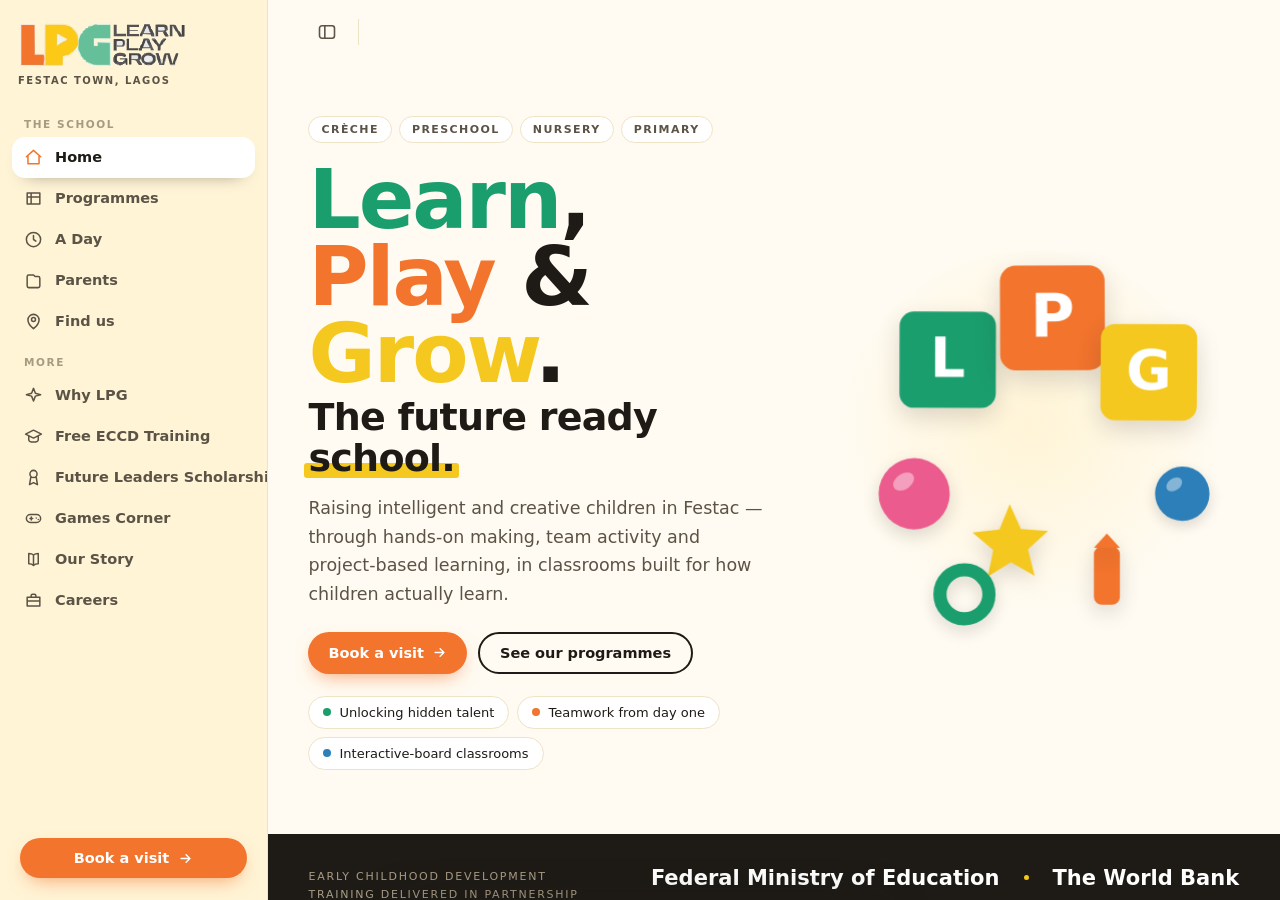
==== index.html @ 95e504a0 "Rebuild LPG site as eleven real pages Replaces the single-file app-shell prototype. Each page is now" ====
<!doctype html>
<html lang="en">
<head>
<meta charset="utf-8">
<meta name="viewport" content="width=device-width,initial-scale=1,viewport-fit=cover">
<title>LPG Learning Centre — The Future Ready School, Festac</title>
<meta name="description" content="Crèche, preschool, nursery and primary school in Festac Town, Lagos. Raising intelligent and creative children through project-based learning.">
<link rel="icon" href="assets/img/lpg-mark.svg">
<link rel="stylesheet" href="assets/app.css">
<link rel="stylesheet" href="assets/layouts.css">
</head>
<body data-page="home">

<div id="app">

  <aside class="side" id="side">
   <div class="sidein">
    <a class="brand" href="index.html" aria-label="LPG Learning Centre, home">
      <img class="lock" src="assets/img/lpg-logo.svg" alt="LPG Learn Play Grow">
      <img class="mk" src="assets/img/lpg-mark.svg" alt="LPG">
      <span class="loc">Festac Town, Lagos</span>
    </a>
    <div id="sidenav"></div>
    <div class="foot">
      <button class="cta" data-sheet><span>Book a visit</span><svg viewBox="0 0 24 24" fill="none" stroke="currentColor" stroke-width="2.4" stroke-linecap="round" stroke-linejoin="round"><path d="M5 12h13M13 6l6 6-6 6"/></svg></button>
    </div>
   </div>
  </aside>

  <div class="main">
  <header class="bar" id="bar"><div class="wrap">
    <button class="sidetoggle tip below" id="burger" data-tip="Hide sidebar" aria-label="Hide sidebar"><svg viewBox="0 0 24 24" fill="none" stroke="currentColor" stroke-linecap="round" stroke-linejoin="round"><rect x="3" y="4.5" width="18" height="15" rx="3"/><path class="leaf" d="M9.4 4.5v15"/></svg></button>
    <div class="divider"></div>
    <a class="brand" href="index.html" aria-label="LPG Learning Centre, home">
      <img class="lock" src="assets/img/lpg-logo.svg" alt="LPG Learn Play Grow">
    </a>
    <div class="trail" id="trail"></div>
    <button class="cta" data-sheet>Book a visit <svg viewBox="0 0 24 24" fill="none" stroke="currentColor" stroke-width="2.4" stroke-linecap="round" stroke-linejoin="round"><path d="M5 12h13M13 6l6 6-6 6"/></svg></button>
  </div></header>

  <main id="view">
    <div class="trailbar"><div class="wrap"><div class="trail" id="trailm"></div></div></div>
    <section class="page">

      <div class="hero"><div class="wrap">
        <div>
          <div class="eyebrow"><span>Cr&egrave;che</span><span>Preschool</span><span>Nursery</span><span>Primary</span></div>
          <div class="spine"><i class="l">Learn</i>, <i class="p">Play</i> &amp; <i class="g">Grow</i>.</div>
          <h1><span class="swipe">The future ready school.</span></h1>
          <p class="lede">Raising intelligent and creative children in Festac &mdash; through hands-on
            making, team activity and project-based learning, in classrooms built for how children
            actually learn.</p>
          <div class="actions">
            <button class="cta" data-sheet>Book a visit <svg viewBox="0 0 24 24" fill="none" stroke="currentColor" stroke-width="2.4" stroke-linecap="round" stroke-linejoin="round"><path d="M5 12h13M13 6l6 6-6 6"/></svg></button>
            <a class="ghost" href="programmes.html">See our programmes</a>
          </div>
          <div class="pills">
            <span class="pill"><em style="background:var(--learn)"></em>Unlocking hidden talent</span>
            <span class="pill"><em style="background:var(--play)"></em>Teamwork from day one</span>
            <span class="pill"><em style="background:var(--sky)"></em>Interactive-board classrooms</span>
          </div>
        </div>
        <div class="scene"><canvas id="play"></canvas></div>
      </div></div>

      <div class="trust"><div class="wrap">
        <div class="lbl">Early childhood development training delivered in partnership with</div>
        <div class="orgs">
          <b>Federal Ministry of Education</b><span class="sep"></span>
          <b>The World Bank</b><span class="sep"></span>
          <b>Ideas-TVET</b>
        </div>
      </div></div>
      <div class="sect band"><div class="wrap">
        <div class="kick">The LPG advantage</div><h2>Give them the best start.<br>Watch them lead the way.</h2>
        <p class="sub">Three things every child here gets, in the school&rsquo;s own words.</p>
        <div class="bento"><div class="lead r4"><div class="k">The LPG advantage</div><h3>Nurturing curiosity</h3><p>Hands-on, project-based lessons that make learning an exciting adventure. Children here are asked to build the thing, not just hear about it.</p></div><div class="half r2"><h3>Tech-forward mindset</h3><p>A modern curriculum building the essential skills a child needs for a digital future.</p></div><div class="half r3"><h3>World-class comfort</h3><p>Secure, fully air-conditioned spaces where children safely learn, laugh and lead.</p></div></div>
      </div></div>
      <div class="sect"><div class="wrap">
        <div class="split"><div><h3>Admissions are open for Preschool &amp; Primary.</h3><p>Spaces for the coming term are limited, and the classes are kept small on purpose &mdash; small enough that no child is a number.</p><p>Come and see a normal school day before you decide anything.</p><div class="quick"><a href="tel:08088924790"><svg viewBox="0 0 24 24" fill="none" stroke="currentColor" stroke-linecap="round" stroke-linejoin="round"><path d="M22 16.9v3a2 2 0 01-2.2 2 19.8 19.8 0 01-8.6-3.1 19.5 19.5 0 01-6-6A19.8 19.8 0 012.1 4.2 2 2 0 014.1 2h3a2 2 0 012 1.7c.1 1 .4 1.9.7 2.8a2 2 0 01-.5 2.1L8.1 9.9a16 16 0 006 6l1.3-1.2a2 2 0 012.1-.5c.9.3 1.8.6 2.8.7a2 2 0 011.7 2z"/></svg> Call admissions</a><a href="https://wa.me/2348088924790"><svg viewBox="0 0 24 24" fill="none" stroke="currentColor" stroke-linecap="round" stroke-linejoin="round"><path d="M21 11.5a8.4 8.4 0 01-9 8.4 8.5 8.5 0 01-3.9-.9L3 20l1.1-4.9A8.4 8.4 0 1121 11.5z"/></svg> WhatsApp</a><a href="https://www.instagram.com/lpg_learn_play_grow/"><svg viewBox="0 0 24 24" fill="none" stroke="currentColor" stroke-linecap="round" stroke-linejoin="round"><path d="M4 8a4 4 0 014-4h8a4 4 0 014 4v8a4 4 0 01-4 4H8a4 4 0 01-4-4z"/><circle cx="12" cy="12" r="3.2"/><circle cx="17.2" cy="6.8" r="1"/></svg> Instagram</a></div>
        <button class="cta" data-sheet style="margin-top:22px">Book a visit <svg viewBox="0 0 24 24" fill="none" stroke="currentColor" stroke-width="2.4" stroke-linecap="round" stroke-linejoin="round"><path d="M5 12h13M13 6l6 6-6 6"/></svg></button></div><div class="ph r5" data-ratio="4:3"><div class="note"><b>Children at work</b>A wide shot of a full classroom mid-lesson &mdash; children busy, teacher among them, not posed to camera.</div></div></div>
      </div></div>
      <div class="sect band"><div class="wrap">
        <div class="kick">Learning corner</div><h2>Not just a brochure.</h2>
        <p class="sub">LPG publishes something useful for parents almost every week. Here it stays put instead of disappearing down a feed.</p>
        <div class="know"><span class="lbl">&#128161; Did you know?</span><p>Colouring can help children develop fine motor skills. Holding and controlling crayons helps strengthen the muscles in their hands and develop the finger skills they later use for writing.</p></div>
        <a class="cta" href="parents.html" style="margin-top:22px">Read the learning corner <svg viewBox="0 0 24 24" fill="none" stroke="currentColor" stroke-width="2.4" stroke-linecap="round" stroke-linejoin="round"><path d="M5 12h13M13 6l6 6-6 6"/></svg></a>
      </div></div>
      <div class="sect"><div class="wrap">
        <div class="kick">Two ways in</div><h2>Who are you here for?</h2>
        <div class="doors"><a class="door r2" href="programmes.html"><div class="k">For parents</div><h3>A school for my child</h3><p>Cr&egrave;che through Primary in Festac Town, with small classes and project-based lessons.</p><span class="arw">See the programmes <svg viewBox="0 0 24 24" fill="none" stroke="currentColor" stroke-width="2.4" stroke-linecap="round" stroke-linejoin="round"><path d="M5 12h13M13 6l6 6-6 6"/></svg></span></a><a class="door r3" href="eccd.html"><div class="k">For future teachers</div><h3>Training to work with children</h3><p>A free six-month ECCD certification with the Federal Ministry of Education and the World Bank.</p><span class="arw">See the training <svg viewBox="0 0 24 24" fill="none" stroke="currentColor" stroke-width="2.4" stroke-linecap="round" stroke-linejoin="round"><path d="M5 12h13M13 6l6 6-6 6"/></svg></span></a></div>
      </div></div>
    </section>
  </main>

  <nav class="tabs" id="tabs"></nav>
  </div>
</div>

<aside class="sheet" id="sheet" role="dialog" aria-label="Book a visit">
  <div class="handle"></div>
  <div class="wrap">
    <h2 style="font-size:24px">Come and see us.</h2>
    <p class="sub" style="margin-bottom:20px;font-size:14.5px">Tell us when suits and we will
      have someone show you round. No commitment &mdash; most parents visit twice before deciding.</p>
    <div class="f"><label>Your name</label><input placeholder="e.g. Mrs Adebayo"></div>
    <div class="f"><label>Phone or WhatsApp</label><input inputmode="tel" placeholder="0808 892 4790"></div>
    <div class="f"><label>Which stage?</label>
      <select><option>Cr&egrave;che</option><option>Preschool</option><option>Nursery</option><option>Primary</option><option>Not sure yet</option></select></div>
    <button class="cta">Send request <svg viewBox="0 0 24 24" fill="none" stroke="currentColor" stroke-width="2.4" stroke-linecap="round" stroke-linejoin="round"><path d="M5 12h13M13 6l6 6-6 6"/></svg></button>
    <p class="fine">We reply on WhatsApp, usually the same day.</p>
  </div>
</aside>
<div class="scrim" id="scrim"></div>

<script src="assets/app.js"></script>
</body>
</html>
---- assets/app.css ----
@font-face{font-family:'Baloo 2';src:url('fonts/baloo-700.woff2') format('woff2');font-weight:700;font-display:swap}
@font-face{font-family:'Baloo 2';src:url('fonts/baloo-800.woff2') format('woff2');font-weight:800;font-display:swap}
@font-face{font-family:'Outfit';src:url('fonts/outfit-400.woff2') format('woff2');font-weight:400;font-display:swap}
@font-face{font-family:'Outfit';src:url('fonts/outfit-500.woff2') format('woff2');font-weight:500;font-display:swap}
@font-face{font-family:'Outfit';src:url('fonts/outfit-600.woff2') format('woff2');font-weight:600;font-display:swap}

:root{
  --learn:#1B9E6E; --play:#F2742D; --grow:#F5C81F; --pink:#EC5B8D; --sky:#2C7FB8;
  --ink:#1E1B16; --ink-soft:#5B5346; --cream:#FFFBF2; --sand:#FFF4D6;
  --line:#EFE3C6; --white:#fff;
  --display:'Baloo 2','Trebuchet MS',system-ui,sans-serif;
  --body:'Outfit','Segoe UI',system-ui,sans-serif;
  --tab-h:66px;
}
*{box-sizing:border-box;margin:0;padding:0;-webkit-tap-highlight-color:transparent}
html,body{height:100%}
body{background:var(--cream);color:var(--ink);font-family:var(--body);
  -webkit-font-smoothing:antialiased;overflow:hidden}
.wrap{width:min(1180px,92%);margin-inline:auto}
.main{flex:1;min-width:0;min-height:0;display:flex;flex-direction:column;overflow-x:hidden}

/* ============ APP SHELL ============
   The shell never scrolls. Only the view inside it does, which is what separates an
   app from a long page: the chrome stays put and the content moves under it. */
#app{height:100dvh;display:flex;flex-direction:column}

/* --- top bar --- */
.bar{flex:none;background:var(--cream);border-bottom:1px solid transparent;z-index:20;
  transition:border-color .2s, box-shadow .2s}
.bar.stuck{border-color:var(--line);box-shadow:0 6px 22px -18px rgba(30,27,22,.5)}
.bar .wrap{display:flex;align-items:center;gap:24px;padding:12px 0}
.brand{display:flex;align-items:center;gap:11px;margin-right:auto;cursor:pointer}
.badge{width:44px;height:44px;border-radius:14px;display:grid;place-items:center;flex:none;
  font-family:var(--display);font-weight:800;font-size:15px;color:#fff;
  background:conic-gradient(from 200deg,var(--play),var(--pink),var(--grow),var(--learn),var(--play))}

.brand .s{display:block;white-space:nowrap;font-size:9.5px;letter-spacing:.17em;text-transform:uppercase;color:var(--ink-soft);margin-top:3px}

.top-nav{display:flex;gap:4px}
.top-nav a{background:none;border:none;text-decoration:none;cursor:pointer;font-family:var(--body);font-size:14.5px;font-weight:500;
  color:var(--ink-soft);padding:9px 14px;border-radius:99px;cursor:pointer;transition:.18s}
.top-nav a:hover{background:var(--sand);color:var(--ink)}
.top-nav a.on{background:var(--ink);color:var(--cream)}
@media(max-width:900px){.top-nav{display:none}}

/* Softer than the old chunky shadow: an app button, not a toy button. */
.cta{background:var(--play);color:#fff;border:none;border-radius:99px;padding:12px 20px;
  font-family:var(--body);font-weight:600;font-size:14.5px;cursor:pointer;flex:none;
  display:inline-flex;align-items:center;gap:8px;
  box-shadow:0 8px 20px -8px rgba(242,116,45,.75);transition:transform .16s, box-shadow .16s}
.cta:hover{transform:translateY(-1px);box-shadow:0 12px 26px -10px rgba(242,116,45,.85)}
.cta:active{transform:translateY(1px)}
/* two identical calls to action two inches apart reads as nagging. the bar's only
   appears once the hero's has scrolled away. */
.bar .cta{opacity:0;pointer-events:none;transform:translateY(-6px);transition:.22s}
.bar.stuck .cta{opacity:1;pointer-events:auto;transform:none}
.cta svg{width:15px;height:15px}
@media(max-width:520px){.bar .cta{display:none}}

/* --- sidebar: desktop only. this is what lets the site carry 15 pages without
   the nav becoming a dropdown maze. mobile keeps the tab bar. --- */
.side{display:none}
@media(min-width:901px){
  #app{flex-direction:row}
  /* The rail keeps its own footprint in the flex row; the panel inside it is
     absolutely positioned, so expanding on hover slides OVER the content instead of
     shoving it sideways. That is the whole trick behind a peek-on-hover sidebar. */
  .side{display:block;position:relative;width:268px;flex:none;z-index:30;
    transition:width .26s cubic-bezier(.2,.8,.3,1)}
  .sidein{position:absolute;inset:0;width:268px;display:flex;flex-direction:column;
    background:var(--sand);border-right:1px solid var(--line);padding:16px 12px;
    overflow-y:auto;overflow-x:hidden;
    transition:width .26s cubic-bezier(.2,.8,.3,1), padding .26s, box-shadow .26s}
  .bar .brand{display:none}
  /* collapsed: the rail slides away and the main column takes the room back. open by
     default - a parent visits a school site four times, not daily, so hiding the map
     costs more than the space it saves. */
  /* collapsed: a 64px strip of icons. nothing disappears, so a parent can still
     see the whole map of the site without opening anything. */
  #app.narrow .side{width:64px}
  #app.narrow .sidein{width:64px;padding-left:8px;padding-right:8px}
  #app.narrow .side:hover .sidein,
  #app.narrow .side:focus-within .sidein{width:268px;padding-left:12px;padding-right:12px;
    box-shadow:0 26px 60px -26px rgba(30,27,22,.55);z-index:40}
  #app.narrow .bar .brand{display:flex}

  /* labels fade rather than reflow, so icons never jump about */
  .side .lb,.side .grp,.side .brand span:last-child,.side .foot .cta span{
    transition:opacity .16s;white-space:nowrap}
  #app.narrow .lb,#app.narrow .grp,#app.narrow .side .brand span:last-child,
  #app.narrow .side .foot .cta span{opacity:0;pointer-events:none}
  #app.narrow .side:hover .lb,#app.narrow .side:hover .grp,
  #app.narrow .side:hover .brand span:last-child,
  #app.narrow .side:hover .foot .cta span,
  #app.narrow .side:focus-within .lb,#app.narrow .side:focus-within .grp,
  #app.narrow .side:focus-within .brand span:last-child,
  #app.narrow .side:focus-within .foot .cta span{opacity:1;pointer-events:auto}
  #app.narrow .side button{padding-left:13px;padding-right:13px}
  /* the full badge is wider than the 64px rail, so it shrinks with the panel */
  #app.narrow .side .brand{padding-left:3px;gap:0}
  #app.narrow .side .badge{width:38px;height:38px;border-radius:12px;font-size:12.5px}
  #app.narrow .side:hover .side .badge,
  #app.narrow .side:hover .badge{width:52px;height:52px;border-radius:16px;font-size:17px}
  #app.narrow .side:hover .brand{padding-left:8px;gap:11px}
  .side .badge{transition:width .26s,height .26s,border-radius .26s,font-size .26s}
  #app.narrow .side .foot .cta{padding-left:0;padding-right:0}
}
.burger{background:none;border:1.5px solid var(--line);border-radius:12px;
  width:40px;height:40px;display:none;place-items:center;cursor:pointer;flex:none;color:var(--ink)}
.burger svg{width:19px;height:19px;stroke-width:2.1}
@media(min-width:901px){.burger{display:grid}}
.side .brand{display:flex;align-items:center;gap:11px;cursor:pointer;padding:6px 8px 18px}


.side .grp{font-size:10.5px;letter-spacing:.15em;text-transform:uppercase;font-weight:700;
  color:#A79A81;padding:14px 12px 7px}
.side a{display:flex;align-items:center;gap:12px;width:100%;background:none;border:none;text-decoration:none;
  font-family:var(--body);font-size:14.5px;font-weight:600;color:var(--ink-soft);
  padding:11px 12px;border-radius:13px;cursor:pointer;text-align:left;
  transition:background .16s,color .16s,padding .26s}
.side a svg{width:19px;height:19px;flex:none;stroke-width:1.9}
.side a:hover{background:rgba(255,255,255,.75);color:var(--ink)}
.side a.on{background:var(--white);color:var(--ink);box-shadow:0 8px 18px -14px rgba(30,27,22,.7)}
.side a.on svg{color:var(--play)}
.side .grp{overflow:hidden}
.side .foot{margin-top:auto;padding:16px 8px 6px}
.side .foot .cta{width:100%;justify-content:center;gap:9px}
.side .foot .cta svg{flex:none}

/* --- the trail: a breadcrumb a five year old could read. dashed path, round stops,
   and the hero's star hops to wherever you are. --- */
.trailbar{position:sticky;top:0;z-index:15;background:var(--cream);
  padding-top:2px;margin-bottom:2px}
.trailbar.hide{display:none}
.trail{display:flex;align-items:center;gap:0;padding:10px 0;position:relative;flex-wrap:wrap}
.trail .stop{display:flex;align-items:center;gap:8px;background:var(--white);
  border:1.5px solid var(--line);border-radius:99px;padding:7px 15px;
  font-size:13px;font-weight:600;color:var(--ink-soft);cursor:pointer;position:relative;z-index:1}
.trail .stop.here{border-color:var(--play);color:var(--ink);background:#fff}
.trail .dash{width:34px;height:0;border-top:3px dotted var(--line);margin:0 -2px}
.trail .star{width:22px;height:22px;margin-left:9px;flex:none;transition:transform .1s}
.trail .star.hop{animation:hop .55s cubic-bezier(.3,1.4,.4,1)}
@keyframes hop{
  0%{transform:translateY(0) rotate(0)}
  35%{transform:translateY(-15px) rotate(-22deg)}
  70%{transform:translateY(0) rotate(8deg)}
  85%{transform:translateY(-4px)}
  100%{transform:translateY(0) rotate(0)}
}
@media(prefers-reduced-motion:reduce){.trail .star.hop{animation:none}}

/* --- the scrolling view --- */
#view{flex:1;min-height:0;overflow-y:auto;-webkit-overflow-scrolling:touch;
  overscroll-behavior:contain;
  padding-bottom:calc(var(--tab-h) + 20px)}
@media(min-width:901px){#view{padding-bottom:36px}}
/* one page per document now; layouts.css re-declares .page as block */
.page{animation:in .32s cubic-bezier(.2,.8,.3,1)}
@keyframes in{from{opacity:0;transform:translateY(10px)}to{opacity:1;transform:none}}

/* --- bottom tab bar: the single most app-like move on mobile --- */
.tabs{position:fixed;left:0;right:0;bottom:0;height:calc(var(--tab-h) + env(safe-area-inset-bottom));
  padding-bottom:env(safe-area-inset-bottom);
  background:rgba(255,251,242,.93);backdrop-filter:blur(14px);
  border-top:1px solid var(--line);display:flex;z-index:30}
@media(min-width:901px){.tabs{display:none}}
.tabs a{flex:1;background:none;border:none;text-decoration:none;display:flex;flex-direction:column;
  align-items:center;justify-content:center;gap:4px;cursor:pointer;
  font-family:var(--body);font-size:10.5px;font-weight:600;color:var(--ink-soft);
  padding-top:6px;position:relative}
.tabs a svg{width:22px;height:22px;stroke-width:1.9}
.tabs a.on{color:var(--play)}
.tabs a.on::before{content:"";position:absolute;top:0;width:26px;height:3px;border-radius:0 0 4px 4px;background:var(--play)}

/* ============ HERO ============ */
.hero{padding:clamp(20px,4vw,52px) 0 clamp(30px,5vw,64px)}
.hero .wrap{display:grid;grid-template-columns:1.05fr .95fr;gap:clamp(18px,4vw,52px);align-items:center}
@media(max-width:900px){.hero .wrap{grid-template-columns:1fr}}
.eyebrow{display:flex;flex-wrap:wrap;gap:7px;margin-bottom:18px}
.eyebrow span{font-size:11px;letter-spacing:.13em;text-transform:uppercase;font-weight:600;
  padding:6px 12px;border-radius:99px;background:var(--white);border:1px solid var(--line);color:var(--ink-soft)}
.spine{font-family:var(--display);font-weight:800;line-height:.94;letter-spacing:-.025em;
  font-size:clamp(42px,8.6vw,82px);margin-bottom:5px}
.spine i{font-style:normal}
.spine .l{color:var(--learn)}.spine .p{color:var(--play)}.spine .g{color:var(--grow)}
h1{font-family:var(--display);font-weight:700;letter-spacing:-.02em;
  font-size:clamp(24px,4.2vw,38px);line-height:1.08;margin-bottom:15px;display:inline-block}
h1 .swipe{position:relative;z-index:1}
h1 .swipe::before{content:"";position:absolute;left:-4px;right:-4px;bottom:2px;height:.42em;z-index:-1;
  background:var(--grow);border-radius:3px;transform:scaleX(0);transform-origin:left;
  animation:swipe .7s .3s cubic-bezier(.2,.8,.3,1) forwards}
@keyframes swipe{to{transform:scaleX(1)}}
.lede{font-size:clamp(15px,1.7vw,17.5px);line-height:1.62;color:var(--ink-soft);max-width:34rem;margin-bottom:24px}
.actions{display:flex;flex-wrap:wrap;gap:11px;margin-bottom:22px}
.ghost{background:transparent;border:2px solid var(--ink);color:var(--ink);border-radius:99px;
  padding:11px 20px;font-family:var(--body);font-weight:600;font-size:14.5px;cursor:pointer}
.ghost:hover{background:var(--ink);color:var(--cream)}
.pills{display:flex;flex-wrap:wrap;gap:8px}
.pill{display:flex;align-items:center;gap:8px;background:var(--white);border:1px solid var(--line);
  border-radius:99px;padding:8px 14px;font-size:13px;font-weight:500}
.pill em{width:8px;height:8px;border-radius:50%;flex:none}
.scene{position:relative;aspect-ratio:1/1;max-height:460px}
.scene::before{content:"";position:absolute;inset:4%;border-radius:50%;
  background:radial-gradient(circle at 50% 45%,var(--sand),transparent 68%)}
canvas{position:absolute;inset:0;width:100%;height:100%;touch-action:none}

/* ============ TRUST ============ */
.trust{background:var(--ink);color:#F1EADC;padding:clamp(20px,3.2vw,32px) 0}
.trust .wrap{display:grid;grid-template-columns:auto 1fr;gap:clamp(14px,3vw,40px);align-items:center}
@media(max-width:820px){.trust .wrap{grid-template-columns:1fr;gap:14px}}
.trust .lbl{font-size:11px;letter-spacing:.16em;text-transform:uppercase;color:#A99C85;line-height:1.6;max-width:19rem}
.orgs{display:flex;flex-wrap:wrap;align-items:center;gap:9px 24px}
.orgs b{font-family:var(--display);font-weight:700;font-size:clamp(15px,2vw,21px);color:#fff}
.orgs .sep{width:5px;height:5px;border-radius:50%;background:var(--grow);flex:none}

/* ============ generic page furniture ============ */
.sect{padding:clamp(34px,5vw,66px) 0}
.kick{font-size:11px;letter-spacing:.16em;text-transform:uppercase;font-weight:700;color:var(--play);margin-bottom:10px}
h2{font-family:var(--display);font-weight:700;font-size:clamp(26px,4vw,38px);letter-spacing:-.02em;
  line-height:1.1;margin-bottom:12px}
.sub{color:var(--ink-soft);font-size:16px;line-height:1.6;max-width:40rem;margin-bottom:26px}
.grid{display:grid;gap:14px;grid-template-columns:repeat(auto-fit,minmax(230px,1fr))}
.card{background:var(--white);border:1px solid var(--line);border-radius:20px;padding:20px;
  transition:transform .18s, box-shadow .18s;cursor:pointer}
.card:hover{transform:translateY(-3px);box-shadow:0 18px 34px -22px rgba(30,27,22,.55)}
.card .tag{width:34px;height:6px;border-radius:99px;margin-bottom:14px}
.card h3{font-family:var(--display);font-weight:700;font-size:20px;margin-bottom:6px}
.card p{color:var(--ink-soft);font-size:14.5px;line-height:1.55}
.soon{display:inline-block;margin-top:14px;font-size:12px;font-weight:600;color:var(--ink-soft);
  background:var(--sand);border-radius:99px;padding:5px 11px}

/* ---- segmented sub-nav: switch content in place instead of scrolling past it ---- */
.seg{display:flex;gap:6px;overflow-x:auto;scrollbar-width:none;margin-bottom:22px;
  padding-bottom:2px}
.seg::-webkit-scrollbar{display:none}
.seg button{flex:none;background:var(--white);border:1.5px solid var(--line);color:var(--ink-soft);
  border-radius:99px;padding:10px 17px;font-family:var(--body);font-weight:600;font-size:14px;
  cursor:pointer;transition:.18s;white-space:nowrap}
.seg button.on{background:var(--ink);border-color:var(--ink);color:var(--cream)}
.panel{display:none;animation:in .26s cubic-bezier(.2,.8,.3,1)}
.panel.on{display:block}
.detail{display:grid;grid-template-columns:auto 1fr;gap:18px;align-items:start;
  background:var(--white);border:1px solid var(--line);border-radius:22px;padding:22px}
@media(max-width:620px){.detail{grid-template-columns:1fr}}
.chip{width:56px;height:56px;border-radius:18px;display:grid;place-items:center;flex:none;
  font-family:var(--display);font-weight:800;font-size:22px;color:#fff}
.facts{display:flex;flex-wrap:wrap;gap:8px;margin-top:14px}
.facts span{font-size:12.5px;font-weight:600;background:var(--sand);border-radius:99px;padding:6px 12px}

/* ---- quick actions: the phone number as a button, where the intent is ---- */
.quick{display:grid;grid-template-columns:repeat(3,1fr);gap:10px;margin:22px 0}
.quick a{display:flex;flex-direction:column;align-items:center;gap:8px;text-decoration:none;
  background:var(--white);border:1px solid var(--line);border-radius:18px;padding:16px 10px;
  color:var(--ink);font-weight:600;font-size:13.5px;transition:.18s}
.quick a:hover{transform:translateY(-2px);box-shadow:0 16px 30px -22px rgba(30,27,22,.6)}
.quick svg{width:22px;height:22px;stroke-width:1.9}


/* ---- day timeline: the rhythm of the day, in their own words ---- */
.rail{position:relative;padding-left:30px;margin-top:8px}
.rail::before{content:"";position:absolute;left:9px;top:8px;bottom:14px;width:3px;border-radius:99px;
  background:repeating-linear-gradient(180deg,var(--line) 0 7px,transparent 7px 15px)}
.slot{position:relative;padding:0 0 24px}
.slot::before{content:"";position:absolute;left:-26px;top:4px;width:15px;height:15px;border-radius:50%;
  background:var(--white);border:3px solid var(--play)}
.slot .t{font-family:var(--display);font-weight:700;font-size:12.5px;color:var(--play);letter-spacing:.04em;text-transform:uppercase}
.slot h4{font-family:var(--display);font-weight:700;font-size:18.5px;margin:3px 0 5px}
.slot p{color:var(--ink-soft);font-size:14.5px;line-height:1.58;max-width:36rem}

/* ---- numbered steps ---- */
.steps{display:grid;gap:12px;counter-reset:st}
.step{display:grid;grid-template-columns:auto 1fr;gap:15px;align-items:start;background:var(--white);
  border:1px solid var(--line);border-radius:18px;padding:18px}
.step::before{counter-increment:st;content:counter(st);font-family:var(--display);font-weight:800;font-size:16px;
  color:#fff;width:34px;height:34px;border-radius:11px;display:grid;place-items:center;background:var(--ink)}
.step h4{font-family:var(--display);font-weight:700;font-size:17px;margin-bottom:3px}
.step p{color:var(--ink-soft);font-size:14.5px;line-height:1.55}

/* ---- faq ---- */
.faq{border-top:1px solid var(--line);margin-top:6px}
.faq details{border-bottom:1px solid var(--line)}
.faq summary{list-style:none;cursor:pointer;padding:16px 36px 16px 0;position:relative;
  font-family:var(--display);font-weight:700;font-size:16.5px}
.faq summary::-webkit-details-marker{display:none}
.faq summary::after{content:"";position:absolute;right:9px;top:22px;width:9px;height:9px;
  border-right:2.4px solid var(--play);border-bottom:2.4px solid var(--play);transform:rotate(45deg);transition:transform .22s}
.faq details[open] summary::after{transform:rotate(-135deg)}
.faq p{color:var(--ink-soft);font-size:14.8px;line-height:1.62;padding:0 0 18px;max-width:44rem}

/* ---- alternating band, so a long page has a pulse instead of one flat column ---- */
.band{background:var(--sand);border-block:1px solid var(--line)}

/* ---- "did you know" - lifted straight from their own post series ---- */
.know{background:#E9F5EE;border:1px solid #C8E4D4;border-radius:22px;padding:24px;max-width:44rem}
.know .lbl{display:inline-block;background:var(--white);border-radius:99px;padding:7px 15px;
  font-family:var(--display);font-weight:700;font-size:13px;letter-spacing:.03em;margin-bottom:12px}
.know p{font-size:16px;line-height:1.6;color:#1F4433}

/* ---- tongue twister / trivia: a repeatable content tile ---- */
.tile{background:var(--white);border:1px solid var(--line);border-radius:22px;padding:24px;max-width:44rem}
.tile .lbl{font-size:11.5px;letter-spacing:.15em;text-transform:uppercase;font-weight:700;color:var(--play);margin-bottom:10px}
.tile blockquote{font-family:var(--display);font-weight:700;font-size:clamp(18px,2.4vw,23px);
  line-height:1.4;letter-spacing:-.01em}
.tile cite{display:block;font-style:normal;font-size:13.5px;color:var(--ink-soft);margin-top:12px}

/* ---- two doors: parents and trainee teachers are different people ---- */
.doors{display:grid;grid-template-columns:1fr 1fr;gap:14px;margin-top:8px}
@media(max-width:760px){.doors{grid-template-columns:1fr}}
.door{text-align:left;background:var(--white);border:1.5px solid var(--line);border-radius:22px;padding:26px;
  cursor:pointer;font-family:var(--body);transition:border-color .18s,transform .18s}
.door:hover{border-color:var(--play);transform:translateY(-2px)}
.door .k{font-size:11.5px;letter-spacing:.15em;text-transform:uppercase;font-weight:700;color:var(--ink-soft)}
.door h3{font-family:var(--display);font-weight:700;font-size:22px;margin:8px 0 6px}
.door p{color:var(--ink-soft);font-size:14.5px;line-height:1.55}
.door .arw{display:inline-flex;align-items:center;gap:7px;margin-top:14px;font-weight:600;font-size:14.5px;color:var(--play)}
.door .arw svg{width:17px;height:17px}

/* ---- small facts row ---- */
.tbd{display:inline-block;font-size:12px;font-weight:600;color:var(--ink-soft);background:var(--white);
  border:1px dashed var(--line);border-radius:99px;padding:5px 11px;margin-top:10px}

/* ============ visit sheet — app pattern, not a page ============ */
.scrim{position:fixed;inset:0;background:rgba(30,27,22,.5);opacity:0;pointer-events:none;
  transition:opacity .28s;z-index:40}
.scrim.on{opacity:1;pointer-events:auto}
.sheet{position:fixed;left:0;right:0;bottom:0;z-index:41;background:var(--cream);
  border-radius:26px 26px 0 0;padding:10px 0 calc(24px + env(safe-area-inset-bottom));
  transform:translateY(101%);transition:transform .34s cubic-bezier(.2,.8,.3,1);
  max-height:88dvh;overflow-y:auto;box-shadow:0 -20px 50px -24px rgba(30,27,22,.6)}
.sheet.on{transform:none}
/* the desktop sheet floats 26px off the bottom, so translating by its own height
   alone leaves that 26px gap showing. push it the extra distance. */
@media(min-width:901px){.sheet{left:50%;right:auto;width:520px;
  transform:translate(-50%,calc(100% + 40px));
  border-radius:26px;bottom:26px}.sheet.on{transform:translate(-50%,0)}}
.handle{width:42px;height:4.5px;border-radius:99px;background:var(--line);margin:4px auto 16px}
.sheet .wrap{width:min(520px,88vw)}
.f{display:flex;flex-direction:column;gap:6px;margin-bottom:14px}
.f label{font-size:12.5px;font-weight:600;color:var(--ink-soft)}
.f input,.f select{font-family:var(--body);font-size:15.5px;padding:13px 14px;border-radius:14px;
  border:1.5px solid var(--line);background:var(--white);color:var(--ink)}
.f input:focus,.f select:focus{outline:none;border-color:var(--play)}
.sheet .cta{width:100%;justify-content:center;padding:15px}
.fine{font-size:12.5px;color:var(--ink-soft);text-align:center;margin-top:12px;line-height:1.5}
---- assets/layouts.css ----
/* ============================================================================
   LAYOUT SET
   One grid of identical rounded cards, repeated eleven times, is why every page
   read the same. These are genuinely different shapes - asymmetric bento, full
   rows, split panels, stats, posters - so each page gets its own silhouette.
   ========================================================================= */

/* --- cross-document transitions: the shell holds still, only the content
       changes. This is what keeps a multi-page site feeling like one app. --- */
@view-transition { navigation: auto; }
.side  { view-transition-name: side; }
.bar   { view-transition-name: bar; }
.tabs  { view-transition-name: tabs; }
::view-transition-old(root),
::view-transition-new(root){ animation-duration:.2s }
@media(prefers-reduced-motion:reduce){
  ::view-transition-group(*),::view-transition-old(*),::view-transition-new(*){animation:none!important}
}

/* --- each document holds exactly one page now, so nothing is hidden --- */
.page{display:block}

/* ---------------------------------------------------------------- shapes
   Children's work is not square. Varying the corner geometry across tiles
   stops a grid reading like a spreadsheet, without inventing a new palette. */
.r1{border-radius:24px}
.r2{border-radius:30px 10px 30px 10px}
.r3{border-radius:30px 30px 30px 6px}
.r4{border-radius:60px 22px 22px 22px}
.r5{border-radius:22px 60px 22px 22px}

/* ---------------------------------------------------------------- bento
   One tile carries the weight, the rest support it. Spans differ on purpose. */
.bento{display:grid;grid-template-columns:repeat(6,1fr);gap:14px;margin-top:8px}
.bento > *{background:var(--white);border:1px solid var(--line);padding:26px;
  display:flex;flex-direction:column;justify-content:flex-end;min-height:170px}
.bento .lead{grid-column:span 4;min-height:250px}
.bento .half{grid-column:span 2}
.bento .third{grid-column:span 2}
.bento .two{grid-column:span 3}
.bento .full{grid-column:span 6}
.bento h3{font-family:var(--display);font-weight:700;font-size:20px;margin-bottom:7px;letter-spacing:-.01em}
.bento .lead h3{font-size:clamp(24px,3vw,32px);line-height:1.1;margin-bottom:10px}
.bento p{color:var(--ink-soft);font-size:14.6px;line-height:1.56}
.bento .lead p{font-size:16px;max-width:34rem}
.bento .k{font-size:11px;letter-spacing:.15em;text-transform:uppercase;font-weight:700;
  color:var(--ink-soft);margin-bottom:auto}
@media(max-width:860px){
  .bento{grid-template-columns:repeat(2,1fr)}
  .bento .lead,.bento .full,.bento .two{grid-column:span 2}
  .bento .half,.bento .third{grid-column:span 1}
  .bento > *{min-height:0;padding:22px}
}

/* ---------------------------------------------------------------- split
   Text one side, a picture the other. Alternate .flip down a page. */
.split{display:grid;grid-template-columns:1.05fr .95fr;gap:clamp(20px,4vw,48px);
  align-items:center;margin-top:10px}
.split.flip > :first-child{order:2}
.split h3{font-family:var(--display);font-weight:700;font-size:clamp(21px,2.6vw,27px);
  line-height:1.15;margin-bottom:10px;letter-spacing:-.015em}
.split p{color:var(--ink-soft);font-size:15.5px;line-height:1.62;max-width:34rem}
.split p + p{margin-top:12px}
@media(max-width:860px){
  .split{grid-template-columns:1fr;gap:22px}
  .split.flip > :first-child{order:0}
}

/* ---------------------------------------------------------------- rowlist
   Full-width rows. Reads as a list of substantial things rather than a set of
   equal-weight cards, so it suits jobs, modules and arguments. */
.rowlist{display:flex;flex-direction:column;gap:12px;margin-top:8px;counter-reset:rw}
.row{display:grid;grid-template-columns:auto 1fr auto;gap:20px;align-items:center;
  background:var(--white);border:1px solid var(--line);border-radius:26px;padding:22px 26px;
  transition:border-color .18s,transform .18s}
.row:hover{border-color:var(--play);transform:translateX(3px)}
.row .num{counter-increment:rw;font-family:var(--display);font-weight:800;
  font-size:clamp(28px,4vw,40px);line-height:1;color:var(--line);min-width:1.6em}
.row .num::before{content:counter(rw,decimal-leading-zero)}
.row h3{font-family:var(--display);font-weight:700;font-size:19px;margin-bottom:4px}
.row p{color:var(--ink-soft);font-size:14.6px;line-height:1.55;max-width:44rem}
.row .end{font-size:13px;font-weight:600;color:var(--ink-soft);white-space:nowrap;
  background:var(--sand);border-radius:99px;padding:8px 14px}
@media(max-width:760px){
  .row{grid-template-columns:auto 1fr;padding:20px}
  .row .end{grid-column:2;justify-self:start;margin-top:4px}
}

/* ---------------------------------------------------------------- stats */
.stats{display:grid;grid-template-columns:repeat(auto-fit,minmax(190px,1fr));gap:14px;margin-top:8px}
.stat{background:var(--ink);color:#F3ECDD;border-radius:26px;padding:28px}
.stat:nth-child(2){background:var(--learn);color:#fff}
.stat:nth-child(3){background:var(--play);color:#fff}
.stat:nth-child(4){background:var(--sky);color:#fff}
.stat .big{font-family:var(--display);font-weight:800;font-size:clamp(34px,5vw,46px);
  line-height:1;letter-spacing:-.03em;margin-bottom:8px}
.stat .lab{font-size:14px;line-height:1.5;opacity:.88}

/* ---------------------------------------------------------------- poster
   A single loud panel. Used once per page at most, or it stops being loud. */
.poster{background:var(--ink);color:var(--cream);border-radius:34px;
  padding:clamp(28px,5vw,54px);position:relative;overflow:hidden;margin-top:8px}
.poster::after{content:"";position:absolute;right:-70px;top:-70px;width:260px;height:260px;
  border-radius:50%;background:radial-gradient(circle,rgba(242,116,45,.5),transparent 68%)}
.poster .k{font-size:11.5px;letter-spacing:.16em;text-transform:uppercase;
  font-weight:700;color:var(--grow);margin-bottom:14px}
.poster h3{font-family:var(--display);font-weight:800;letter-spacing:-.025em;
  font-size:clamp(26px,4.6vw,44px);line-height:1.06;margin-bottom:14px;max-width:20ch;position:relative}
.poster p{font-size:16px;line-height:1.62;color:#D9CFBB;max-width:40rem;position:relative}
.poster .cta{margin-top:24px;position:relative}

/* ---------------------------------------------------------------- stack
   Overlapping offset cards - deliberately hand-placed, not a neat row. */
.stack{display:grid;grid-template-columns:repeat(auto-fit,minmax(240px,1fr));gap:16px;margin-top:12px}
.stack > *{background:var(--white);border:1px solid var(--line);padding:26px}
.stack > :nth-child(odd){transform:rotate(-.5deg)}
.stack > :nth-child(even){transform:rotate(.6deg)}
.stack > *:hover{transform:none}
.stack > *{transition:transform .2s}
.stack h3{font-family:var(--display);font-weight:700;font-size:20px;margin-bottom:7px}
.stack p{color:var(--ink-soft);font-size:14.6px;line-height:1.56}
.stack .n{font-family:var(--display);font-weight:800;font-size:15px;color:#fff;
  width:34px;height:34px;border-radius:11px;display:grid;place-items:center;margin-bottom:14px}

/* ============================================================================
   PHOTO SLOTS
   Nothing here is a real photograph yet. Each slot states its aspect ratio and
   what should fill it, so it doubles as the shot list for the school - and a
   real <img> drops in with no layout change.
   ========================================================================= */
.ph{position:relative;display:grid;place-items:center;text-align:center;
  background:linear-gradient(135deg,var(--sand),#FDEFD2);
  border:1.5px dashed #E0CDA2;border-radius:26px;overflow:hidden;padding:20px}
.ph img{position:absolute;inset:0;width:100%;height:100%;object-fit:cover}
.ph .note{position:relative;max-width:26ch;font-size:13px;line-height:1.5;color:#8A7A5C;font-weight:500}
.ph .note b{display:block;font-family:var(--display);font-size:14.5px;color:var(--ink-soft);margin-bottom:4px}
.ph[data-ratio="4:3"]{aspect-ratio:4/3}
.ph[data-ratio="3:4"]{aspect-ratio:3/4}
.ph[data-ratio="1:1"]{aspect-ratio:1/1}
.ph[data-ratio="16:9"]{aspect-ratio:16/9}
.ph[data-ratio="3:2"]{aspect-ratio:3/2}

/* mosaic: mixed ratios on purpose, so a gallery does not read as a contact sheet */
.mosaic{display:grid;grid-template-columns:repeat(4,1fr);gap:12px;margin-top:10px}
.mosaic .ph{aspect-ratio:auto}
.mosaic .a{grid-column:span 2;grid-row:span 2;min-height:330px}
.mosaic .b{grid-column:span 2;min-height:160px}
.mosaic .c{grid-column:span 1;min-height:160px}
.mosaic .d{grid-column:span 3;min-height:190px}
@media(max-width:820px){
  .mosaic{grid-template-columns:repeat(2,1fr)}
  .mosaic .a{grid-column:span 2;grid-row:auto;min-height:220px}
  .mosaic .b,.mosaic .d{grid-column:span 2;min-height:150px}
  .mosaic .c{grid-column:span 1;min-height:130px}
}

/* a caption under a photo slot, for when the picture needs a line of context */
.cap{font-size:13px;color:var(--ink-soft);margin-top:10px;line-height:1.5}

/* ============================================================================
   TOP BAR + SIDEBAR TOGGLE
   The hamburger said "menu" when the control actually shows and hides a panel.
   A panel-left glyph says what it does, and a tooltip says it in words - so
   nobody has to click an unlabelled icon to find out what it is.
   ========================================================================= */
.bar .wrap{display:flex;align-items:center;gap:12px}
.bar .brand{margin-right:auto}
@media(min-width:901px){.bar .brand{margin-right:0}}
.top-nav{margin-right:auto;gap:2px}      /* nav sits left, the CTA is pushed hard right */
.bar .cta{flex:none}

.divider{width:1px;height:26px;background:var(--line);flex:none;display:none}
@media(min-width:901px){.divider{display:block}}

.sidetoggle{background:none;border:none;border-radius:11px;width:38px;height:38px;
  display:none;place-items:center;cursor:pointer;flex:none;color:var(--ink-soft);
  transition:background .16s,color .16s}
.sidetoggle:hover{background:var(--sand);color:var(--ink)}
.sidetoggle svg{width:20px;height:20px;stroke-width:1.9}
/* the divider inside the glyph slides to mirror which way the panel will move */
.sidetoggle .leaf{transition:transform .26s cubic-bezier(.2,.8,.3,1);transform-origin:center}
#app.narrow .sidetoggle .leaf{transform:translateX(-3.2px)}
@media(min-width:901px){.sidetoggle{display:grid}}

/* ---------------------------------------------------------------- tooltips */
.tip{position:relative}
.tip::after{content:attr(data-tip);position:absolute;z-index:60;
  background:var(--ink);color:#F3ECDD;font-family:var(--body);font-size:12.5px;
  font-weight:500;letter-spacing:.01em;padding:7px 11px;border-radius:9px;
  white-space:nowrap;pointer-events:none;opacity:0;
  box-shadow:0 12px 26px -14px rgba(30,27,22,.8);
  transition:opacity .13s .3s,transform .13s .3s}
.tip:hover::after,.tip:focus-visible::after{opacity:1;transform:none}
.tip.below::after{top:calc(100% + 9px);left:0;transform:translateY(-3px)}
.tip.right::after{left:calc(100% + 12px);top:50%;margin-top:-15px;transform:translateX(-3px)}
@media(prefers-reduced-motion:reduce){.tip::after{transition:opacity .01s}}

/* rail icons explain themselves while collapsed - but not once hovering the rail
   has already expanded it, or the label and the tooltip would say the same thing */
.side a::after{display:none}
#app.narrow .side a.tip::after{display:block}
#app.narrow .side:hover a.tip::after,
#app.narrow .side:focus-within a.tip::after{display:none}

/* ============================================================================
   THE REAL LOGO
   Taken from welearnplaygrow.com (assets/img/logo/newlogo.svg), cropped to its
   content and split in two: the full lockup, and the LPG mark on its own for
   the collapsed rail and the favicon. The invented gradient badge is gone.
   ========================================================================= */
.brand{display:flex;align-items:center;gap:11px;cursor:pointer;text-decoration:none;color:inherit}
.brand img{display:block;height:auto}
.brand .lock{width:150px}
.brand .mk{width:42px;display:none}
.brand .loc{font-size:10px;letter-spacing:.15em;text-transform:uppercase;
  color:var(--ink-soft);white-space:nowrap}

.side .brand{flex-direction:column;align-items:flex-start;gap:7px;padding:6px 6px 18px}
.side .brand .lock{width:168px}
.bar .brand .lock{width:132px}
.bar .brand .loc{display:none}

/* collapsed rail: only the mark fits, and it grows back on hover with the panel */
#app.narrow .side .brand .lock,
#app.narrow .side .brand .loc{display:none}
#app.narrow .side .brand .mk{display:block}
#app.narrow .side:hover .brand .lock,
#app.narrow .side:focus-within .brand .lock{display:block}
#app.narrow .side:hover .brand .loc,
#app.narrow .side:focus-within .brand .loc{display:block}
#app.narrow .side:hover .brand .mk,
#app.narrow .side:focus-within .brand .mk{display:none}
@media(max-width:900px){.brand .lock{width:126px}}

/* ---------------------------------------------------------------- links
   Several controls became real anchors when the site went multi-page. They must
   still look and behave exactly like the buttons they replaced. */
a.cta,a.ghost,a.door,.trail a.stop{text-decoration:none}
a.cta{display:inline-flex;align-items:center;gap:9px}
a.ghost{display:inline-flex;align-items:center;justify-content:center}
.door{display:block;color:inherit}

/* ============================================================================
   BAR: context, not a second navigation
   The top nav listed the same five destinations the sidebar already shows an
   inch away. That duplication is what created the dead space between the last
   link and the call to action. Sidebar navigates; bar says where you are and
   offers the one action. The breadcrumb moves up into it and earns the room.
   ========================================================================= */
@media(min-width:901px){
  .top-nav{display:none}
  .trailbar{display:none}                 /* it now lives in the bar */
  .bar .trail{display:flex;margin-right:auto;padding:0;flex-wrap:nowrap}
  .bar .trail .stop{font-size:12.5px;padding:6px 13px}
  .bar .trail .dash{width:26px}
  .bar .trail .star{width:19px;height:19px;margin-left:7px}
}
@media(max-width:900px){
  .bar .trail{display:none}
}
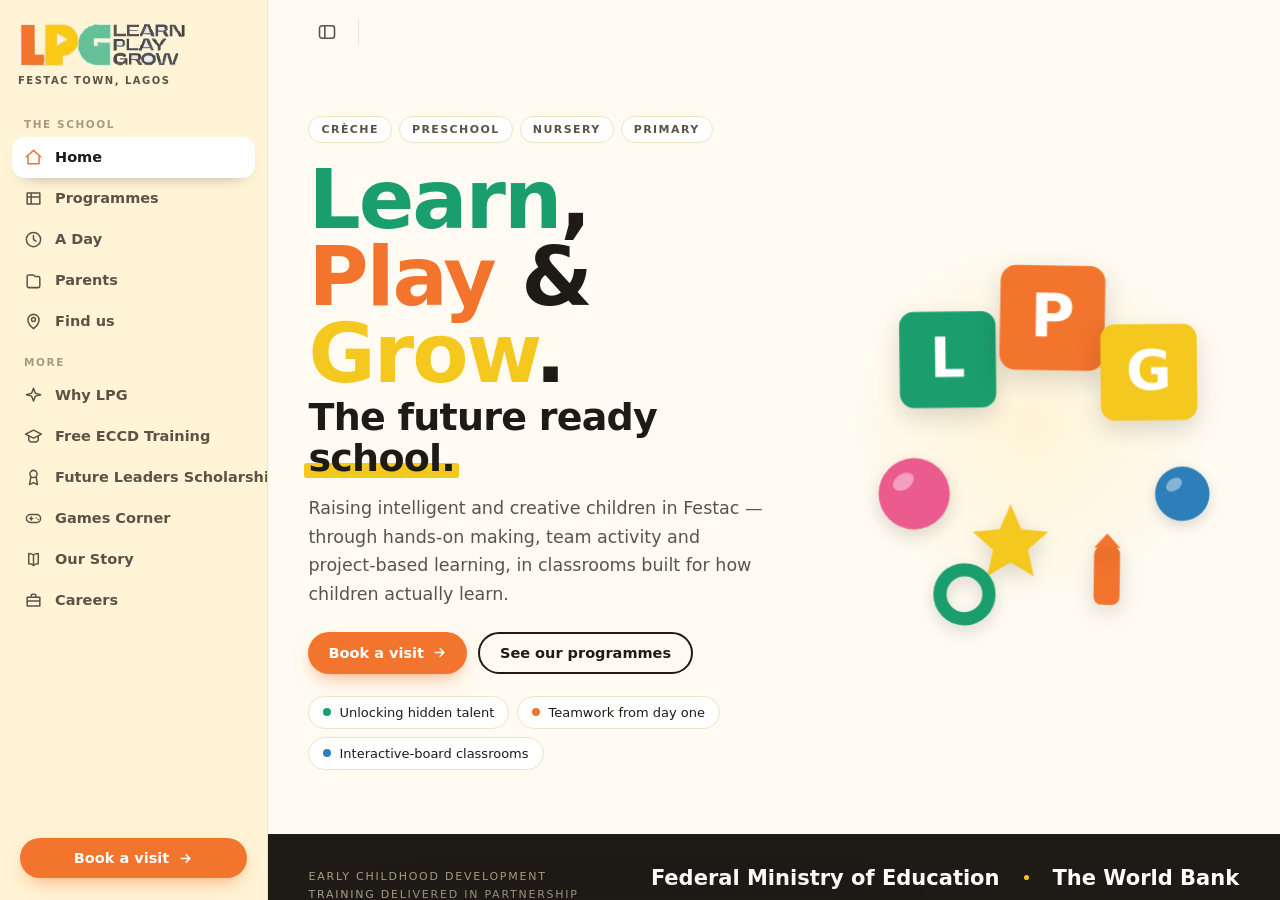
==== commit bcbb1599: "Finish the job the multi-page rewrite was argued for Going multi-page was justified on the grounds t" ====
--- a/index.html
+++ b/index.html
@@ -5,7 +5,24 @@
 <meta name="viewport" content="width=device-width,initial-scale=1,viewport-fit=cover">
 <title>LPG Learning Centre — The Future Ready School, Festac</title>
 <meta name="description" content="Crèche, preschool, nursery and primary school in Festac Town, Lagos. Raising intelligent and creative children through project-based learning.">
+<link rel="canonical" href="https://lpg-learning-centre.vercel.app/">
+<meta property="og:type" content="website">
+<meta property="og:site_name" content="LPG Learning Centre">
+<meta property="og:locale" content="en_NG">
+<meta property="og:title" content="LPG Learning Centre — The Future Ready School, Festac">
+<meta property="og:description" content="Crèche, preschool, nursery and primary school in Festac Town, Lagos. Raising intelligent and creative children through project-based learning.">
+<meta property="og:url" content="https://lpg-learning-centre.vercel.app/">
+<meta property="og:image" content="https://lpg-learning-centre.vercel.app/assets/img/og.jpg">
+<meta property="og:image:width" content="1200">
+<meta property="og:image:height" content="630">
+<meta property="og:image:alt" content="LPG Learning Centre — Learn, Play &amp; Grow. The future ready school, Festac Town, Lagos">
+<meta name="twitter:card" content="summary_large_image">
+<meta name="twitter:title" content="LPG Learning Centre — The Future Ready School, Festac">
+<meta name="twitter:description" content="Crèche, preschool, nursery and primary school in Festac Town, Lagos. Raising intelligent and creative children through project-based learning.">
+<meta name="twitter:image" content="https://lpg-learning-centre.vercel.app/assets/img/og.jpg">
+<meta name="theme-color" content="#FFFBF2">
 <link rel="icon" href="assets/img/lpg-mark.svg">
+<script type="application/ld+json">{"@context":"https://schema.org","@graph":[{"@type":"School","@id":"https://lpg-learning-centre.vercel.app/#school","name":"LPG Learning Centre","alternateName":"Learn Play Grow Learning Centre","description":"Crèche, preschool, nursery and primary school in Festac Town, Amuwo Odofin, Lagos.","url":"https://lpg-learning-centre.vercel.app/","logo":"https://lpg-learning-centre.vercel.app/assets/img/lpg-logo.svg","image":"https://lpg-learning-centre.vercel.app/assets/img/og.jpg","telephone":"+2348088924790","email":"admin@welearnplaygrow.com","address":{"@type":"PostalAddress","streetAddress":"112 Road, Festac Town","addressLocality":"Amuwo Odofin","addressRegion":"Lagos","addressCountry":"NG"},"openingHoursSpecification":[{"@type":"OpeningHoursSpecification","dayOfWeek":["Monday","Tuesday","Wednesday","Thursday","Friday"],"opens":"09:00","closes":"17:00"}],"sameAs":["https://www.instagram.com/lpg_learn_play_grow/","https://www.facebook.com/Learnplaygrow"],"areaServed":{"@type":"Place","name":"Festac Town, Lagos"}},{"@type":"BreadcrumbList","itemListElement":[{"@type":"ListItem","position":1,"name":"Home","item":"https://lpg-learning-centre.vercel.app/"}]}]}</script>
 <link rel="stylesheet" href="assets/app.css">
 <link rel="stylesheet" href="assets/layouts.css">
 </head>
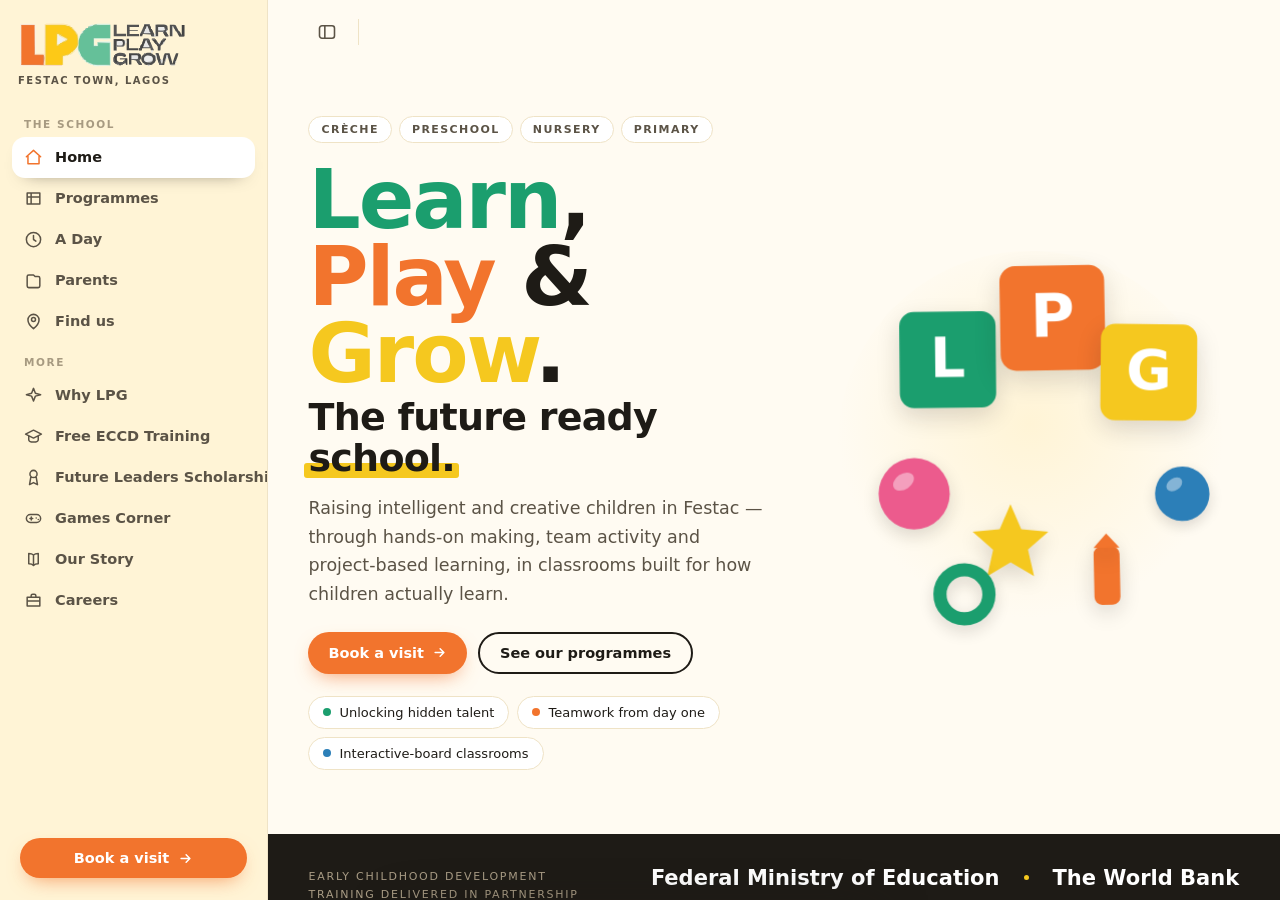
==== commit 28b965c6: "Make the visit request actually go somewhere The sheet collected a name, a phone number and a stage," ====
--- a/index.html
+++ b/index.html
@@ -120,12 +120,18 @@
     <h2 style="font-size:24px">Come and see us.</h2>
     <p class="sub" style="margin-bottom:20px;font-size:14.5px">Tell us when suits and we will
       have someone show you round. No commitment &mdash; most parents visit twice before deciding.</p>
-    <div class="f"><label>Your name</label><input placeholder="e.g. Mrs Adebayo"></div>
-    <div class="f"><label>Phone or WhatsApp</label><input inputmode="tel" placeholder="0808 892 4790"></div>
-    <div class="f"><label>Which stage?</label>
-      <select><option>Cr&egrave;che</option><option>Preschool</option><option>Nursery</option><option>Primary</option><option>Not sure yet</option></select></div>
-    <button class="cta">Send request <svg viewBox="0 0 24 24" fill="none" stroke="currentColor" stroke-width="2.4" stroke-linecap="round" stroke-linejoin="round"><path d="M5 12h13M13 6l6 6-6 6"/></svg></button>
-    <p class="fine">We reply on WhatsApp, usually the same day.</p>
+    <form id="visitForm" data-wa="2348088924790" data-email="admin@welearnplaygrow.com" novalidate>
+    <div class="f"><label for="vName">Your name</label>
+      <input id="vName" name="name" required placeholder="e.g. Mrs Adebayo"></div>
+    <div class="f"><label for="vPhone">Phone or WhatsApp</label>
+      <input id="vPhone" name="phone" inputmode="tel" required placeholder="e.g. 0803 000 0000"></div>
+    <div class="f"><label for="vWhen">When suits you?</label>
+      <input id="vWhen" name="when" placeholder="e.g. Tuesday morning"></div>
+    <div class="f"><label for="vStage">Which stage?</label>
+      <select id="vStage" name="stage"><option>Cr&egrave;che</option><option>Preschool</option><option>Nursery</option><option>Primary</option><option>Not sure yet</option></select></div>
+    <button class="cta" type="submit">Send request <svg viewBox="0 0 24 24" fill="none" stroke="currentColor" stroke-width="2.4" stroke-linecap="round" stroke-linejoin="round"><path d="M5 12h13M13 6l6 6-6 6"/></svg></button>
+    <p class="fine" id="visitNote">We reply on WhatsApp, usually the same day.</p>
+    </form>
   </div>
 </aside>
 <div class="scrim" id="scrim"></div>
--- a/assets/layouts.css
+++ b/assets/layouts.css
@@ -258,3 +258,7 @@
 @media(max-width:900px){
   .bar .trail{display:none}
 }
+
+/* A role past its closing date reads as history, not as an invitation. */
+.row.is-closed{opacity:.72}
+.row.is-closed .end{background:var(--line);color:var(--ink-soft)}
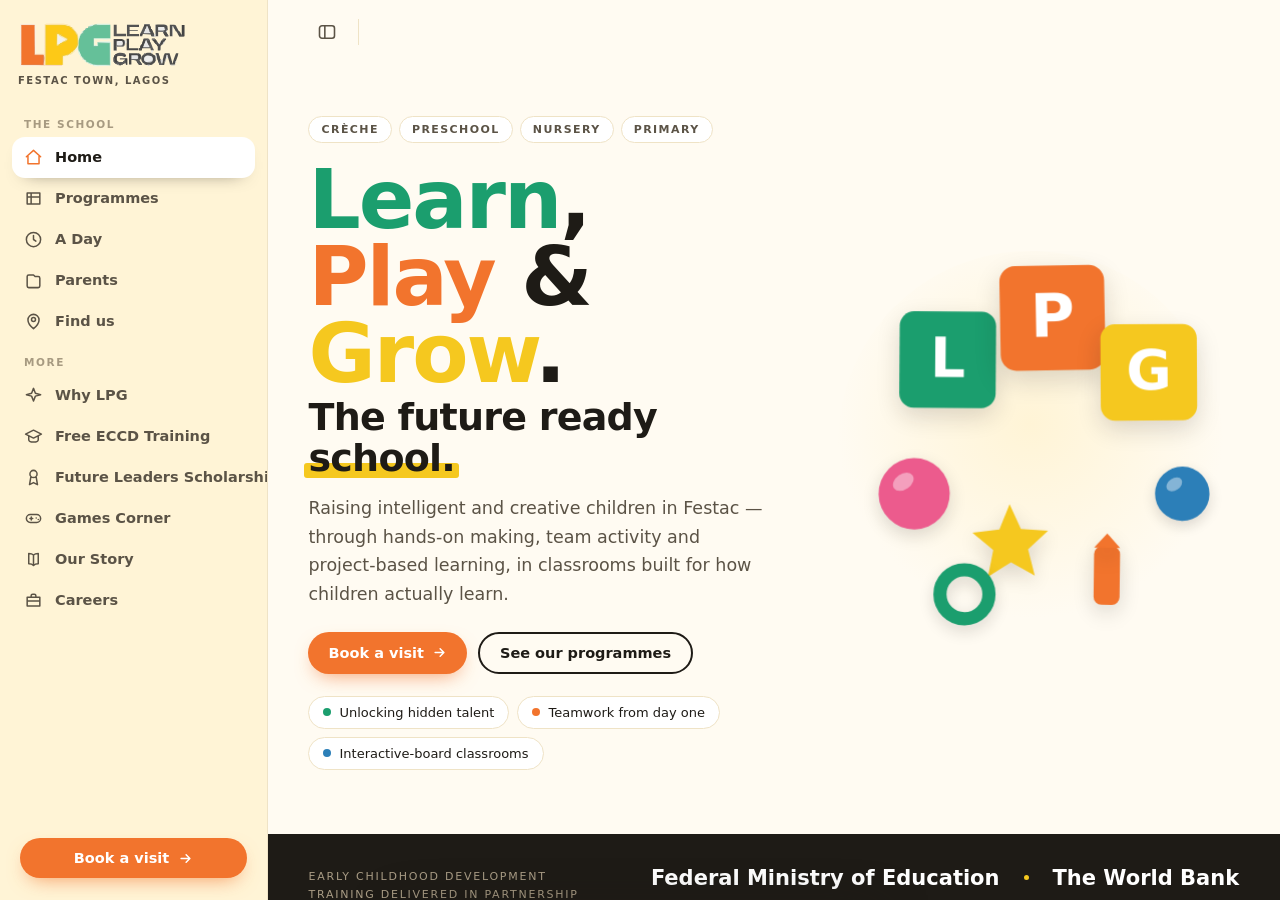
==== commit f8df40c9: "Feature approved mission and vision on homepage" ====
--- a/index.html
+++ b/index.html
@@ -4,7 +4,7 @@
 <meta charset="utf-8">
 <meta name="viewport" content="width=device-width,initial-scale=1,viewport-fit=cover">
 <title>LPG Learning Centre — The Future Ready School, Festac</title>
-<meta name="description" content="Crèche, preschool, nursery and primary school in Festac Town, Lagos. Raising intelligent and creative children through project-based learning.">
+<meta name="description" content="The future ready school in Festac Town, Lagos. Raising adaptable learners through technology, creativity and character.">
 <link rel="canonical" href="https://lpg-learning-centre.vercel.app/">
 <meta property="og:type" content="website">
 <meta property="og:site_name" content="LPG Learning Centre">
@@ -88,7 +88,16 @@
           <b>Ideas-TVET</b>
         </div>
       </div></div>
-      <div class="sect band"><div class="wrap">
+            <div class="sect band"><div class="wrap">
+        <div class="kick">Our purpose</div><h2>Education goes beyond textbooks and classrooms.</h2>
+        <p class="sub">To carve a distinctive niche recognised for fostering a dynamic and innovative environment that empowers students with a robust foundation in technology and a holistic approach to education.</p>
+        <p class="sub">At the heart of our mission is the belief that education goes beyond textbooks and classrooms. We are committed to providing a comprehensive education that not only equips students with technical prowess but also nurtures their creativity, communication skills and character.</p>
+        <p class="sub">Our goal is to produce well rounded individuals who are not only competent in their chosen fields but also possess the resilience and adaptability needed to thrive in an ever-evolving world.</p>
+        <p class="sub">We shall remain steadfast in our pursuit of excellence, combining technical proficiency with a holistic educational approach, to shape the future leaders and innovators of tomorrow</p>
+        <div class="grid"><div class="card r2"><div class="tag" style="background:var(--learn)"></div><h3>Our Mission</h3><p>To raise adaptable learners — grounded in technology, rich in creativity and strong in character — ready to thrive in an ever-changing world.</p></div><div class="card r3"><div class="tag" style="background:var(--play)"></div><h3>Our Vision</h3><p>To be recognised as a distinctive, dynamic and innovative learning centre shaping confident future leaders and innovators of tomorrow.</p></div></div>
+      </div></div>
+
+<div class="sect band"><div class="wrap">
         <div class="kick">The LPG advantage</div><h2>Give them the best start.<br>Watch them lead the way.</h2>
         <p class="sub">Three things every child here gets, in the school&rsquo;s own words.</p>
         <div class="bento"><div class="lead r4"><div class="k">The LPG advantage</div><h3>Nurturing curiosity</h3><p>Hands-on, project-based lessons that make learning an exciting adventure. Children here are asked to build the thing, not just hear about it.</p></div><div class="half r2"><h3>Tech-forward mindset</h3><p>A modern curriculum building the essential skills a child needs for a digital future.</p></div><div class="half r3"><h3>World-class comfort</h3><p>Secure, fully air-conditioned spaces where children safely learn, laugh and lead.</p></div></div>
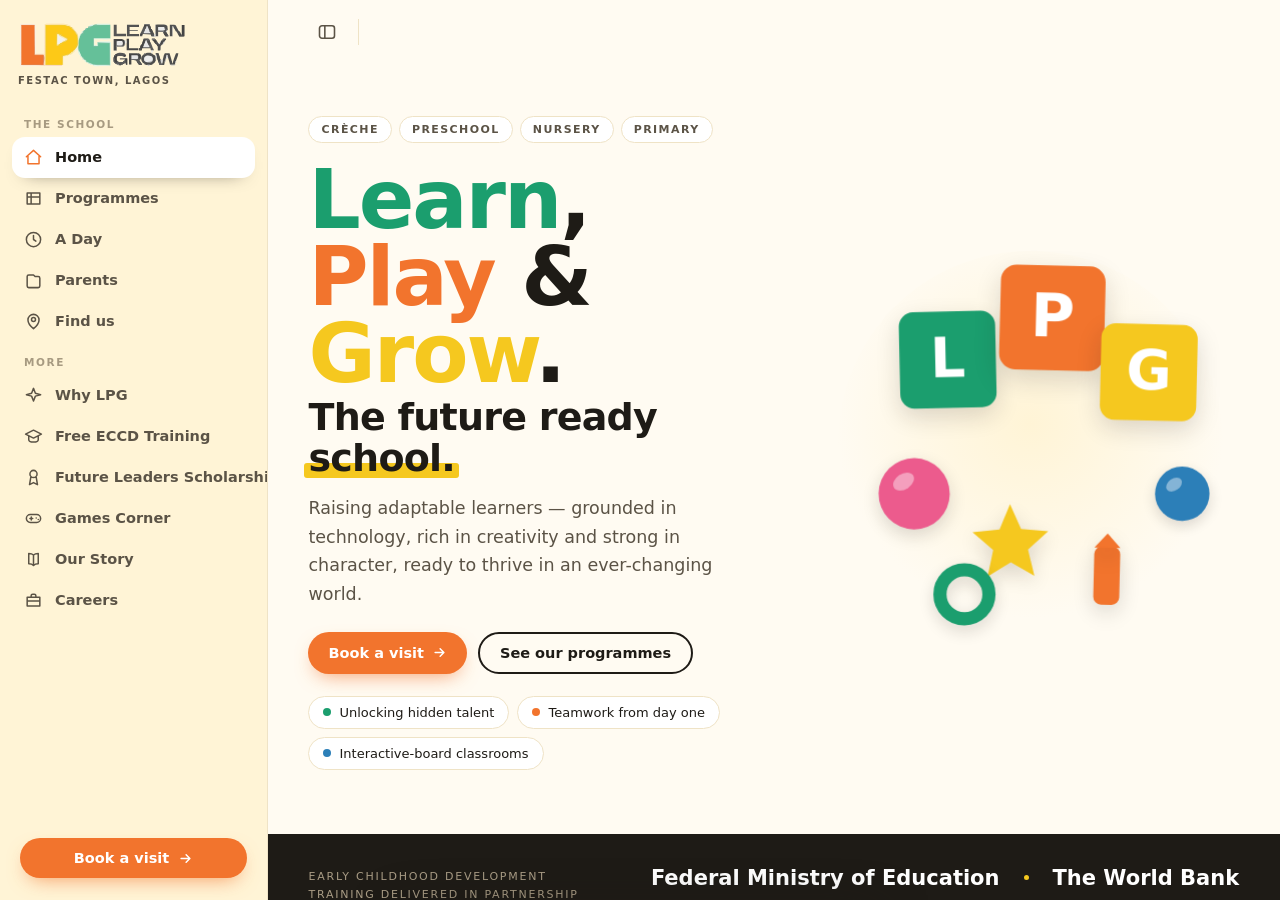
==== commit cae32822: "Align homepage hero with approved mission" ====
--- a/index.html
+++ b/index.html
@@ -64,9 +64,8 @@
           <div class="eyebrow"><span>Cr&egrave;che</span><span>Preschool</span><span>Nursery</span><span>Primary</span></div>
           <div class="spine"><i class="l">Learn</i>, <i class="p">Play</i> &amp; <i class="g">Grow</i>.</div>
           <h1><span class="swipe">The future ready school.</span></h1>
-          <p class="lede">Raising intelligent and creative children in Festac &mdash; through hands-on
-            making, team activity and project-based learning, in classrooms built for how children
-            actually learn.</p>
+          <p class="lede">Raising adaptable learners &mdash; grounded in technology, rich in creativity
+            and strong in character, ready to thrive in an ever-changing world.</p>
           <div class="actions">
             <button class="cta" data-sheet>Book a visit <svg viewBox="0 0 24 24" fill="none" stroke="currentColor" stroke-width="2.4" stroke-linecap="round" stroke-linejoin="round"><path d="M5 12h13M13 6l6 6-6 6"/></svg></button>
             <a class="ghost" href="programmes.html">See our programmes</a>
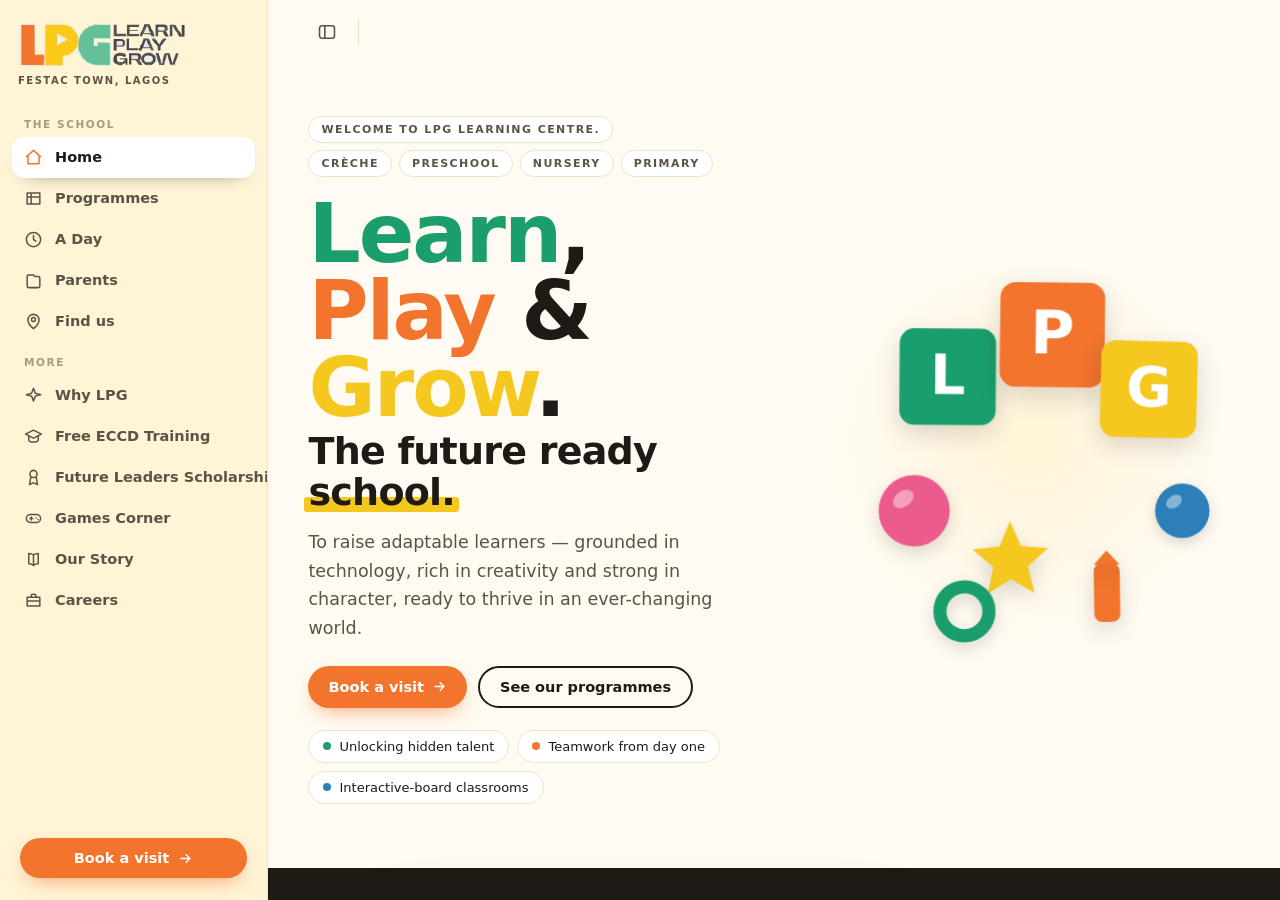
==== commit eb65290d: "Regenerate homepage with approved mission and vision content" ====
--- a/index.html
+++ b/index.html
@@ -61,10 +61,11 @@
 
       <div class="hero"><div class="wrap">
         <div>
+          <div class="eyebrow" style="margin-bottom:7px"><span>Welcome to LPG Learning Centre.</span></div>
           <div class="eyebrow"><span>Cr&egrave;che</span><span>Preschool</span><span>Nursery</span><span>Primary</span></div>
           <div class="spine"><i class="l">Learn</i>, <i class="p">Play</i> &amp; <i class="g">Grow</i>.</div>
           <h1><span class="swipe">The future ready school.</span></h1>
-          <p class="lede">Raising adaptable learners &mdash; grounded in technology, rich in creativity
+          <p class="lede">To raise adaptable learners &mdash; grounded in technology, rich in creativity
             and strong in character, ready to thrive in an ever-changing world.</p>
           <div class="actions">
             <button class="cta" data-sheet>Book a visit <svg viewBox="0 0 24 24" fill="none" stroke="currentColor" stroke-width="2.4" stroke-linecap="round" stroke-linejoin="round"><path d="M5 12h13M13 6l6 6-6 6"/></svg></button>
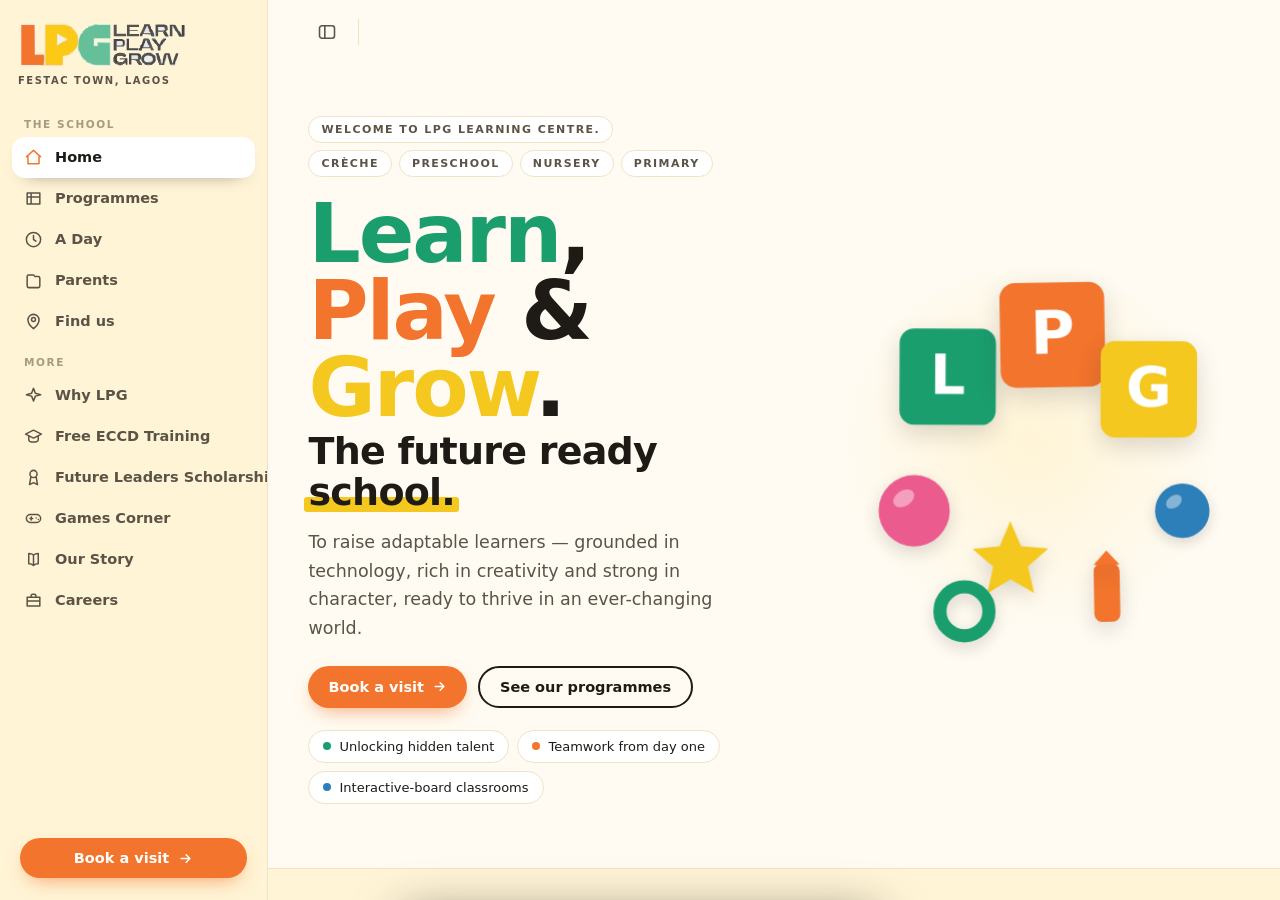
==== commit c0e5ce7b: "Move school purpose and mission directly below homepage hero" ====
--- a/index.html
+++ b/index.html
@@ -78,17 +78,9 @@
           </div>
         </div>
         <div class="scene"><canvas id="play"></canvas></div>
-      </div></div>
-
-      <div class="trust"><div class="wrap">
-        <div class="lbl">Early childhood development training delivered in partnership with</div>
-        <div class="orgs">
-          <b>Federal Ministry of Education</b><span class="sep"></span>
-          <b>The World Bank</b><span class="sep"></span>
-          <b>Ideas-TVET</b>
-        </div>
-      </div></div>
-            <div class="sect band"><div class="wrap">
+      </div></div>
+
+<div class="sect band purpose-feature" id="school-purpose"><div class="wrap">
         <div class="kick">Our purpose</div><h2>Education goes beyond textbooks and classrooms.</h2>
         <p class="sub">To carve a distinctive niche recognised for fostering a dynamic and innovative environment that empowers students with a robust foundation in technology and a holistic approach to education.</p>
         <p class="sub">At the heart of our mission is the belief that education goes beyond textbooks and classrooms. We are committed to providing a comprehensive education that not only equips students with technical prowess but also nurtures their creativity, communication skills and character.</p>
@@ -97,7 +89,19 @@
         <div class="grid"><div class="card r2"><div class="tag" style="background:var(--learn)"></div><h3>Our Mission</h3><p>To raise adaptable learners — grounded in technology, rich in creativity and strong in character — ready to thrive in an ever-changing world.</p></div><div class="card r3"><div class="tag" style="background:var(--play)"></div><h3>Our Vision</h3><p>To be recognised as a distinctive, dynamic and innovative learning centre shaping confident future leaders and innovators of tomorrow.</p></div></div>
       </div></div>
 
-<div class="sect band"><div class="wrap">
+
+
+<div class="trust"><div class="wrap">
+        <div class="lbl">Early childhood development training delivered in partnership with</div>
+        <div class="orgs">
+          <b>Federal Ministry of Education</b><span class="sep"></span>
+          <b>The World Bank</b><span class="sep"></span>
+          <b>Ideas-TVET</b>
+        </div>
+      </div></div>
+
+      
+            <div class="sect band"><div class="wrap">
         <div class="kick">The LPG advantage</div><h2>Give them the best start.<br>Watch them lead the way.</h2>
         <p class="sub">Three things every child here gets, in the school&rsquo;s own words.</p>
         <div class="bento"><div class="lead r4"><div class="k">The LPG advantage</div><h3>Nurturing curiosity</h3><p>Hands-on, project-based lessons that make learning an exciting adventure. Children here are asked to build the thing, not just hear about it.</p></div><div class="half r2"><h3>Tech-forward mindset</h3><p>A modern curriculum building the essential skills a child needs for a digital future.</p></div><div class="half r3"><h3>World-class comfort</h3><p>Secure, fully air-conditioned spaces where children safely learn, laugh and lead.</p></div></div>
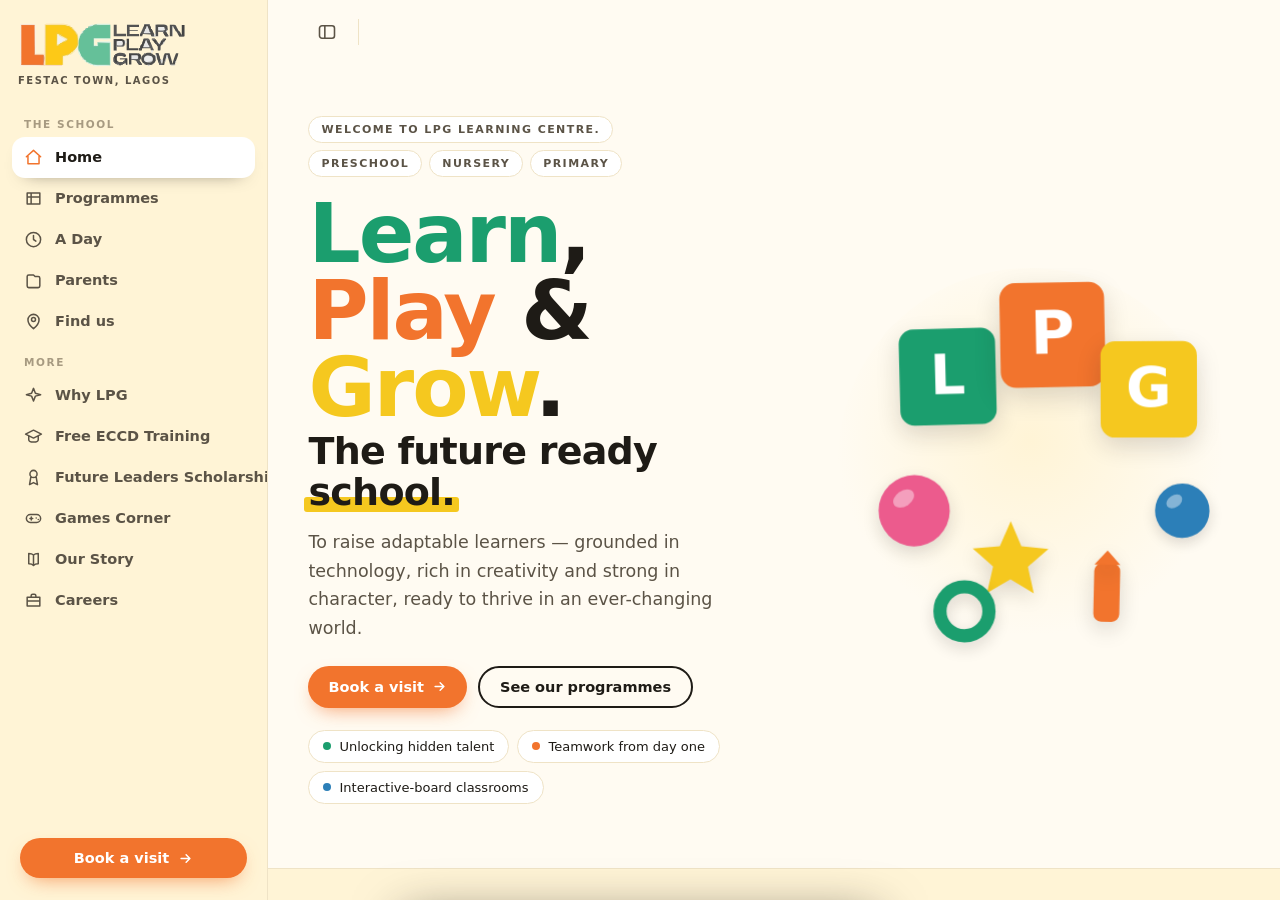
==== commit 727e42d0: "Remove Creche from the site to match the live deployment The school now offers Preschool, Nursery an" ====
--- a/index.html
+++ b/index.html
@@ -10,7 +10,7 @@
 <meta property="og:site_name" content="LPG Learning Centre">
 <meta property="og:locale" content="en_NG">
 <meta property="og:title" content="LPG Learning Centre — The Future Ready School, Festac">
-<meta property="og:description" content="Crèche, preschool, nursery and primary school in Festac Town, Lagos. Raising intelligent and creative children through project-based learning.">
+<meta property="og:description" content="Preschool, nursery and primary school in Festac Town, Lagos. Raising intelligent and creative children through project-based learning.">
 <meta property="og:url" content="https://lpg-learning-centre.vercel.app/">
 <meta property="og:image" content="https://lpg-learning-centre.vercel.app/assets/img/og.jpg">
 <meta property="og:image:width" content="1200">
@@ -18,11 +18,11 @@
 <meta property="og:image:alt" content="LPG Learning Centre — Learn, Play &amp; Grow. The future ready school, Festac Town, Lagos">
 <meta name="twitter:card" content="summary_large_image">
 <meta name="twitter:title" content="LPG Learning Centre — The Future Ready School, Festac">
-<meta name="twitter:description" content="Crèche, preschool, nursery and primary school in Festac Town, Lagos. Raising intelligent and creative children through project-based learning.">
+<meta name="twitter:description" content="Preschool, nursery and primary school in Festac Town, Lagos. Raising intelligent and creative children through project-based learning.">
 <meta name="twitter:image" content="https://lpg-learning-centre.vercel.app/assets/img/og.jpg">
 <meta name="theme-color" content="#FFFBF2">
 <link rel="icon" href="assets/img/lpg-mark.svg">
-<script type="application/ld+json">{"@context":"https://schema.org","@graph":[{"@type":"School","@id":"https://lpg-learning-centre.vercel.app/#school","name":"LPG Learning Centre","alternateName":"Learn Play Grow Learning Centre","description":"Crèche, preschool, nursery and primary school in Festac Town, Amuwo Odofin, Lagos.","url":"https://lpg-learning-centre.vercel.app/","logo":"https://lpg-learning-centre.vercel.app/assets/img/lpg-logo.svg","image":"https://lpg-learning-centre.vercel.app/assets/img/og.jpg","telephone":"+2348088924790","email":"admin@welearnplaygrow.com","address":{"@type":"PostalAddress","streetAddress":"112 Road, Festac Town","addressLocality":"Amuwo Odofin","addressRegion":"Lagos","addressCountry":"NG"},"openingHoursSpecification":[{"@type":"OpeningHoursSpecification","dayOfWeek":["Monday","Tuesday","Wednesday","Thursday","Friday"],"opens":"09:00","closes":"17:00"}],"sameAs":["https://www.instagram.com/lpg_learn_play_grow/","https://www.facebook.com/Learnplaygrow"],"areaServed":{"@type":"Place","name":"Festac Town, Lagos"}},{"@type":"BreadcrumbList","itemListElement":[{"@type":"ListItem","position":1,"name":"Home","item":"https://lpg-learning-centre.vercel.app/"}]}]}</script>
+<script type="application/ld+json">{"@context":"https://schema.org","@graph":[{"@type":"School","@id":"https://lpg-learning-centre.vercel.app/#school","name":"LPG Learning Centre","alternateName":"Learn Play Grow Learning Centre","description":"Preschool, nursery and primary school in Festac Town, Amuwo Odofin, Lagos.","url":"https://lpg-learning-centre.vercel.app/","logo":"https://lpg-learning-centre.vercel.app/assets/img/lpg-logo.svg","image":"https://lpg-learning-centre.vercel.app/assets/img/og.jpg","telephone":"+2348088924790","email":"admin@welearnplaygrow.com","address":{"@type":"PostalAddress","streetAddress":"112 Road, Festac Town","addressLocality":"Amuwo Odofin","addressRegion":"Lagos","addressCountry":"NG"},"openingHoursSpecification":[{"@type":"OpeningHoursSpecification","dayOfWeek":["Monday","Tuesday","Wednesday","Thursday","Friday"],"opens":"09:00","closes":"17:00"}],"sameAs":["https://www.instagram.com/lpg_learn_play_grow/","https://www.facebook.com/Learnplaygrow"],"areaServed":{"@type":"Place","name":"Festac Town, Lagos"}},{"@type":"BreadcrumbList","itemListElement":[{"@type":"ListItem","position":1,"name":"Home","item":"https://lpg-learning-centre.vercel.app/"}]}]}</script>
 <link rel="stylesheet" href="assets/app.css">
 <link rel="stylesheet" href="assets/layouts.css">
 </head>
@@ -62,7 +62,7 @@
       <div class="hero"><div class="wrap">
         <div>
           <div class="eyebrow" style="margin-bottom:7px"><span>Welcome to LPG Learning Centre.</span></div>
-          <div class="eyebrow"><span>Cr&egrave;che</span><span>Preschool</span><span>Nursery</span><span>Primary</span></div>
+          <div class="eyebrow"><span>Preschool</span><span>Nursery</span><span>Primary</span></div>
           <div class="spine"><i class="l">Learn</i>, <i class="p">Play</i> &amp; <i class="g">Grow</i>.</div>
           <h1><span class="swipe">The future ready school.</span></h1>
           <p class="lede">To raise adaptable learners &mdash; grounded in technology, rich in creativity
@@ -118,7 +118,7 @@
       </div></div>
       <div class="sect"><div class="wrap">
         <div class="kick">Two ways in</div><h2>Who are you here for?</h2>
-        <div class="doors"><a class="door r2" href="programmes.html"><div class="k">For parents</div><h3>A school for my child</h3><p>Cr&egrave;che through Primary in Festac Town, with small classes and project-based lessons.</p><span class="arw">See the programmes <svg viewBox="0 0 24 24" fill="none" stroke="currentColor" stroke-width="2.4" stroke-linecap="round" stroke-linejoin="round"><path d="M5 12h13M13 6l6 6-6 6"/></svg></span></a><a class="door r3" href="eccd.html"><div class="k">For future teachers</div><h3>Training to work with children</h3><p>A free six-month ECCD certification with the Federal Ministry of Education and the World Bank.</p><span class="arw">See the training <svg viewBox="0 0 24 24" fill="none" stroke="currentColor" stroke-width="2.4" stroke-linecap="round" stroke-linejoin="round"><path d="M5 12h13M13 6l6 6-6 6"/></svg></span></a></div>
+        <div class="doors"><a class="door r2" href="programmes.html"><div class="k">For parents</div><h3>A school for my child</h3><p>Preschool through Primary in Festac Town, with small classes and project-based lessons.</p><span class="arw">See the programmes <svg viewBox="0 0 24 24" fill="none" stroke="currentColor" stroke-width="2.4" stroke-linecap="round" stroke-linejoin="round"><path d="M5 12h13M13 6l6 6-6 6"/></svg></span></a><a class="door r3" href="eccd.html"><div class="k">For future teachers</div><h3>Training to work with children</h3><p>A free six-month ECCD certification with the Federal Ministry of Education and the World Bank.</p><span class="arw">See the training <svg viewBox="0 0 24 24" fill="none" stroke="currentColor" stroke-width="2.4" stroke-linecap="round" stroke-linejoin="round"><path d="M5 12h13M13 6l6 6-6 6"/></svg></span></a></div>
       </div></div>
     </section>
   </main>
@@ -141,7 +141,7 @@
     <div class="f"><label for="vWhen">When suits you?</label>
       <input id="vWhen" name="when" placeholder="e.g. Tuesday morning"></div>
     <div class="f"><label for="vStage">Which stage?</label>
-      <select id="vStage" name="stage"><option>Cr&egrave;che</option><option>Preschool</option><option>Nursery</option><option>Primary</option><option>Not sure yet</option></select></div>
+      <select id="vStage" name="stage"><option>Preschool</option><option>Nursery</option><option>Primary</option><option>Not sure yet</option></select></div>
     <button class="cta" type="submit">Send request <svg viewBox="0 0 24 24" fill="none" stroke="currentColor" stroke-width="2.4" stroke-linecap="round" stroke-linejoin="round"><path d="M5 12h13M13 6l6 6-6 6"/></svg></button>
     <p class="fine" id="visitNote">We reply on WhatsApp, usually the same day.</p>
     </form>
--- a/assets/app.css
+++ b/assets/app.css
@@ -342,3 +342,15 @@
 .f input:focus,.f select:focus{outline:none;border-color:var(--play)}
 .sheet .cta{width:100%;justify-content:center;padding:15px}
 .fine{font-size:12.5px;color:var(--ink-soft);text-align:center;margin-top:12px;line-height:1.5}
+
+
+/* Homepage purpose: prominent, readable and immediately after the hero. */
+.purpose-feature{background:var(--sand);border-top:1px solid var(--line);border-bottom:1px solid var(--line);padding:clamp(38px,5.5vw,72px) 0}
+.purpose-feature .wrap{max-width:1040px}
+.purpose-feature .kick{font-size:12px}
+.purpose-feature h2{font-size:clamp(30px,4.5vw,46px);max-width:20ch;margin-bottom:18px}
+.purpose-feature .sub{font-size:clamp(16px,1.7vw,18px);line-height:1.72;max-width:none;margin-bottom:18px;color:#40392f}
+.purpose-feature .grid{margin-top:28px;gap:18px}
+.purpose-feature .card{padding:clamp(22px,3vw,32px);box-shadow:0 10px 28px -24px rgba(30,27,22,.5)}
+.purpose-feature .card h3{font-size:24px}
+.purpose-feature .card p{font-size:16px;line-height:1.65}
